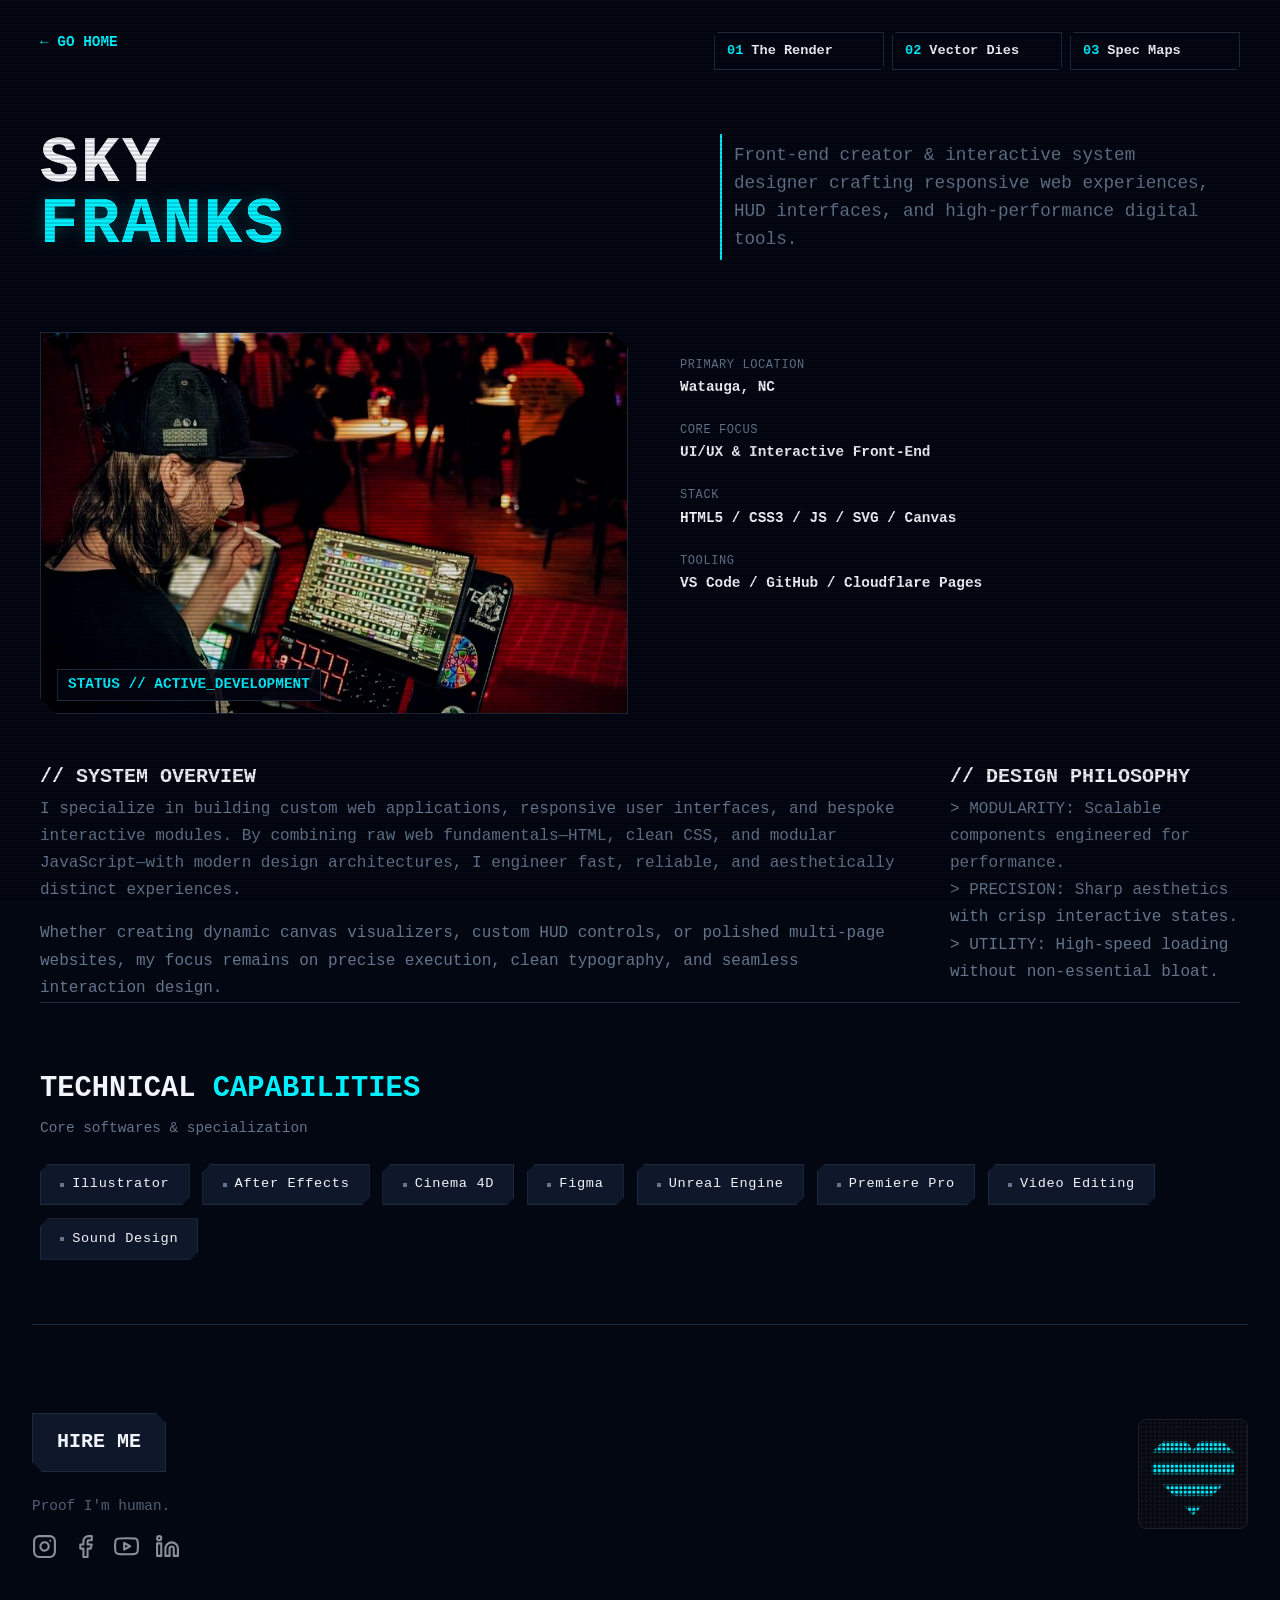
==== about.html @ b54f8562 "Clean deployment" ====
<!DOCTYPE html>
<html lang="en" data-theme="cyber">
<head>
  <meta charset="UTF-8">
  <meta name="viewport" content="width=device-width, initial-scale=1.0">
  <title>System / About Me</title>
  
  <link rel="stylesheet" href="styles.css">
</head>
<body>

  <main class="container">
    
    <!-- TOP NAVIGATION -->
     <!-- Top Bar Navigation with Integrated HUD Jump Index -->
    <nav class="comic-nav">
      <a href="index.html" class="back-lnk">← GO HOME</a>
      
      <div class="nav-index-links">
        <a href="#case-study-01" class="index-btn">
          <span class="index-num">01</span>
          <span class="index-label">The Render</span>
        </a>
        <a href="#case-study-02" class="index-btn">
          <span class="index-num">02</span>
          <span class="index-label">Vector Dies</span>
        </a>
        <a href="#case-study-03" class="index-btn">
          <span class="index-num">03</span>
          <span class="index-label">Spec Maps</span>
        </a>
      </div>
    </nav>

    <!-- SECTION HEADER -->
    <header class="case-study-block" style="margin-bottom: 3rem; padding-bottom: 1.5rem;">
      <div class="header-title-zone">
        <h2>SKY<span class="accent-text">FRANKS</span></h2>
      </div>
      
      <p class="header-subtitle">
        Front-end creator & interactive system designer crafting responsive web experiences, HUD interfaces, and high-performance digital tools.
      </p>
    </header>

    <!-- HERO PROFILE DISPLAY -->
    <section class="panel-display">
      <div class="frame">
        <!-- Replace profile-image.jpg with your headshot or showcase visual -->
        <img src="assets/about/about-photo.jpeg" alt="Profile Visual" class="frame-img">
        <div class="sticker-label">STATUS // ACTIVE_DEVELOPMENT</div>
      </div>

      <!-- QUICK SPEC CARD -->
      <div class="spec-card" style="justify-content: center;">
        <div>
          <div class="spec-title">PRIMARY LOCATION</div>
          <div class="spec-value">Watauga, NC</div>
        </div>
        <div>
          <div class="spec-title">CORE FOCUS</div>
          <div class="spec-value">UI/UX & Interactive Front-End</div>
        </div>
        <div>
          <div class="spec-title">STACK</div>
          <div class="spec-value">HTML5 / CSS3 / JS / SVG / Canvas</div>
        </div>
        <div>
          <div class="spec-title">TOOLING</div>
          <div class="spec-value">VS Code / GitHub / Cloudflare Pages</div>
        </div>
      </div>
    </section>

    <!-- BIO & BACKGROUND STORY -->
    <section class="grid-story">
      <div class="story-block">
        <h3>// SYSTEM OVERVIEW</h3>
        <p>
          I specialize in building custom web applications, responsive user interfaces, and bespoke interactive modules. By combining raw web fundamentals—HTML, clean CSS, and modular JavaScript—with modern design architectures, I engineer fast, reliable, and aesthetically distinct experiences.
        </p>
        <p style="margin-top: 1rem;">
          Whether creating dynamic canvas visualizers, custom HUD controls, or polished multi-page websites, my focus remains on precise execution, clean typography, and seamless interaction design.
        </p>
      </div>

      <div class="story-block">
        <h3>// DESIGN PHILOSOPHY</h3>
        <p>
          <span class="marker-highlight">&gt; MODULARITY:</span> Scalable components engineered for performance.<br>
          <span class="marker-highlight">&gt; PRECISION:</span> Sharp aesthetics with crisp interactive states.<br>
          <span class="marker-highlight">&gt; UTILITY:</span> High-speed loading without non-essential bloat.
        </p>
      </div>
    </section>

    <!-- SKILLS & CAPABILITIES -->
    <section class="skills-section">
      <div class="skills-layout">
        <div class="skills-left">
          <h2>TECHNICAL <span style="color: var(--accent);">CAPABILITIES</span></h2>
          <p>Core softwares &  specialization</p>
          
          <div class="skills-bag" style="margin-top: 1.5rem;">
            <div class="skill-sticker">Illustrator</div>
            <div class="skill-sticker">After Effects</div>
            <div class="skill-sticker">Cinema 4D</div>
            <div class="skill-sticker">Figma</div>
            <div class="skill-sticker">Unreal Engine</div>
            <div class="skill-sticker">Premiere Pro</div>
            <div class="skill-sticker">Video Editing</div>
            <div class="skill-sticker">Sound Design</div>
          </div>
        </div>
      </div>
    </section>

  </main>

  <!-- FOOTER / SKILLS SECTION -->
    <section class="skills-section">
  <div class="skills-layout">
    <!-- Left Column: Scaled About Button, Subtitle & Social Links -->
    <div class="skills-left">
      
      <!-- FOOTER ABOUT BUTTON -->
<div style="margin-top: 1.5rem; margin-bottom: 1.5rem;">
  <a href="mailto:franks.skylar@gmail.com" class="footer-about-btn">
  <span class="index-label">HIRE ME</span>
</a>
</div>

      <!-- Subtitle -->
      <p style="margin-bottom: 1rem; font-family: monospace; opacity: 0.8;">Proof I'm human.</p>


          <div class="social-links">
            <a href="https://instagram.com/dankfranks.art" target="_blank" rel="noopener noreferrer" aria-label="Instagram" class="social-icon">
              <svg viewBox="0 0 24 24" width="24" height="24" fill="none" stroke="currentColor" stroke-width="2" stroke-linecap="round" stroke-linejoin="round">
                <rect x="2" y="2" width="20" height="20" rx="5" ry="5"></rect>
                <path d="M16 11.37A4 4 0 1 1 12.63 8 4 4 0 0 1 16 11.37z"></path>
                <line x1="17.5" y1="6.5" x2="17.51" y2="6.5"></line>
              </svg>
            </a>

            <a href="https://www.facebook.com/dankfranks" target="_blank" rel="noopener noreferrer" aria-label="Facebook" class="social-icon">
              <svg viewBox="0 0 24 24" width="24" height="24" fill="none" stroke="currentColor" stroke-width="2" stroke-linecap="round" stroke-linejoin="round">
                <path d="M18 2h-3a5 5 0 0 0-5 5v3H7v4h3v8h4v-8h3l1-4h-4V7a1 1 0 0 1 1-1h3z"></path>
              </svg>
            </a>

            <a href="https://www.youtube.com/@DankFranks" target="_blank" rel="noopener noreferrer" aria-label="YouTube" class="social-icon">
              <svg viewBox="0 0 24 24" width="24" height="24" fill="none" stroke="currentColor" stroke-width="2" stroke-linecap="round" stroke-linejoin="round">
                <path d="M22.54 6.42a2.78 2.78 0 0 0-1.94-2C18.88 4 12 4 12 4s-6.88 0-8.6.46a2.78 2.78 0 0 0-1.94 2A29 29 0 0 0 1 11.75a29 29 0 0 0 .46 5.33A2.78 2.78 0 0 0 3.4 19c1.72.46 8.6.46 8.6.46s6.88 0 8.6-.46a2.78 2.78 0 0 0 1.94-2 29 29 0 0 0 .46-5.25 29 29 0 0 0-.46-5.33z"></path>
                <polygon points="9.75 15.02 15.5 11.75 9.75 8.48 9.75 15.02"></polygon>
              </svg>
            </a>

            <a href="https://www.linkedin.com/in/skylarfranks/" target="_blank" rel="noopener noreferrer" aria-label="LinkedIn" class="social-icon">
              <svg viewBox="0 0 24 24" width="24" height="24" fill="none" stroke="currentColor" stroke-width="2" stroke-linecap="round" stroke-linejoin="round">
                <path d="M16 8a6 6 0 0 1 6 6v7h-4v-7a2 2 0 0 0-2-2 2 2 0 0 0-2 2v7h-4v-7a6 6 0 0 1 6-6z"></path>
                <rect x="2" y="9" width="4" height="12"></rect>
                <circle cx="4" cy="4" r="2"></circle>
              </svg>
            </a>
          </div>
        </div>

        <div class="hud-heart-wrapper">
          <svg viewBox="0 0 100 100" class="hud-heart-svg">
            <defs>
              <mask id="heart-mask">
                <polygon points="50,88 12,50 12,30 25,17 42,17 50,28 58,17 75,17 88,30 88,50" fill="#ffffff" />
              </mask>

              <pattern id="moving-bars" width="100" height="20" patternUnits="userSpaceOnUse">
                <rect y="0" width="100" height="10" style=" fill:var(--accent, #00f0ff);" />
              </pattern>

              <!-- HUD 2D Grid Overlay -->
              <pattern id="hud-full-grid" width="4" height="4" patternUnits="userSpaceOnUse">
                <rect x="0" y="0" width="4" height="1.5" fill="var(--bg)" opacity="0.85" />
                <rect x="0" y="0" width="1.5" height="4" fill="var(--bg)" opacity="0.85" />
              </pattern>
            </defs>

            <!-- 1. Frame Dark Background -->
            <rect width="100" height="100" rx="8" fill="var(--accent-alt)" />

            <g mask="url(#heart-mask)">
              <rect y="-20" width="100" height="200" fill="url(#moving-bars)" class="bar-anim" />
            </g>

            <rect width="100" height="100" rx="8" fill="url(#hud-full-grid)" pointer-events="none" />
          </svg>
        </div>
      </div>
    </section>

  </div>


    <script src="script.js"></script>
</body>
</html>
---- styles.css ----
/* ==========================================================================
   DF SYSTEM & THEME VARIABLES
   ========================================================================== */
:root {
  --bg: #030712;
  --surface: #0f172a;
  --surface-hover: #0f172a;
  --container-bg: #030712;
  --border: #1e293b;
  --border-bright: #38bdf8;
  --text: #f1f5f9;
  --muted: #64748b;
  --accent: rgba(0, 240, 255);
  --accent-alt: rgba(0, 240, 255);
  --accent-glow: #00f0ff;
  --radial-orange: rgba(235, 120, 30, 0.65);
  --radial-cyan: rgba(0, 180, 216, 0.75); 
  --radial-blue: rgba(0, 150, 214, 0.7);
  --font-tech: 'JetBrains Mono', monospace;
  --font-header: var(--font-tech);
  --font-body: var(--font-tech);
  --scanline-opacity: 0.6;
  --stroke-color: #00f0ff;
  --shadow:#00f0ff;
  --bg-darkmode: rgba(3, 7, 18, 0.65);
  --bg-lightmode: rgba(212, 224, 255, 0.65);
}

/* THEME PRESETS */
:root[data-theme="cyber"] {
  --bg: #030712;
  --bg-darkmode: rgba(3, 7, 18, 0.65);
  --bg-lightmode: rgb(236, 239, 247);
  --text: #f1f5f9;
  --muted: #64748b;
  --accent: rgba(0, 240, 255, 1);
  --accent-glow: rgba(0, 240, 255, 0.25);
  --accent-alt: #121316;
  --surface: #0f172a;
  --surface-hover: #0f172a;
  --container-bg: #030712;
  --border: #1e293b;
  --border-bright: #38bdf8;
  --box-shadow:#00f0ff;
  --stroke-color: #00f0ff;
  --font-header: 'JetBrains Mono', monospace;
  --font-body: 'JetBrains Mono', monospace;
  --orb-1: rgba(235, 94, 40, 0.85);
  --orb-2: rgba(235, 120, 30, 0.65);
  --orb-3: rgba(0, 180, 216, 0.75);
  --orb-4: rgba(0, 220, 255, 0.9);
  --orb-5: rgba(0, 150, 214, 0.7);
}

:root[data-theme="amber"] {
  --bg: #0f0b07;
  --bg-darkmode: #0f0b07;
  --bg-lightmode: rgb(255, 245, 231);
  --text: #ffedd5;
  --muted: #878683;
  --accent: rgba(255, 153, 0, 1);
  --accent-alt: #121316;
  --accent-glow: rgba(255, 140, 0, 0.25);
  --surface: #0f0b07;
  --surface-hover: #131009;
  --container-bg: #0f0b07;
  --border: #1e3b39;
  --border-bright: #14a3a5;
  --box-shadow:none;
  --stroke-color: rgba(255, 153, 0, 1);
  --font-header: 'Orbitron', sans-serif;
  --font-body: 'Share Tech Mono', monospace;
  --orb-1: rgba(235, 94, 40, 0.85);
  --orb-2: rgba(235, 120, 30, 0.65);
  --orb-3: rgba(0, 180, 216, 0.75);
  --orb-4: rgba(0, 220, 255, 0.9);
  --orb-5: rgba(0, 150, 214, 0.7);
}

:root[data-theme="earth"] {
  --bg: #f7f4ee;
  --bg-darkmode: #2d2b2a;
  --bg-lightmode: #f7f4ee;
  --text: #2d2b2a; 
  --muted: #736d67;
  --accent: rgba(59, 165, 118, 1); 
  --accent-alt: #e7dace;
  --accent-glow: rgba(255, 170, 0, 0.25);
  --surface: #ede8df;   
  --surface-hover: #f4efe7;
  --container-bg: #f1ede4; 
  --border: #d6cfc4;   
  --border-bright: #bc6c25;
  --stroke-color: #e7dace;
  --font-header: 'Inter', sans-serif;
  --font-body: 'Inter', sans-serif;
  --scanline-opacity: 0;
  --accent-glow: none;
  --box-shadow:none;
  --orb-1: rgba(76, 234, 171, 0.65);
  --orb-2: rgba(255, 208, 148, 0.55);
  --orb-3: rgba(78, 227, 175, 0.6); 
  --orb-4: rgba(66, 241, 177, 0.5); 
  --orb-5: rgba(255, 208, 148, 0.55);
}

/* GLOBAL RESET */
* { box-sizing: border-box; margin: 0; padding: 0; }

body {
  background-color: var(--bg);
  color: var(--text);
  font-family: var(--font-body);
  padding: 2rem;
  position: relative;
  overflow-x: hidden;
  line-height: 1.5;
}

/* Ambient CRT Scanline Effect */
body::before {
  content: "";
  position: fixed;
  top: 0; left: 0; width: 100vw; height: 100vh;
  background: linear-gradient(rgba(5, 4, 4, 0) 50%, rgba(0, 0, 0, 0.25) 50%);
  background-size: 100% 4px;
  z-index: 99;
  pointer-events: none;
  opacity: var(--scanline-opacity, 0.6); /* Fallback to 0.6 */
}

.container, .canvas { 
  max-width: 1200px; 
  margin: 0 auto; 
  position: relative; 
  z-index: 2; 
}

body.no-scanlines {
  --scanline-opacity: 0;
}



/* ==========================================================================
   HOMEPAGE COMPONENTS & HUD CONTROLS
   ========================================================================== */
header {
  display: flex;
  justify-content: space-between;
  align-items: flex-start;
  gap: 2rem;
  margin: 1.5rem 0 5rem 0;
  position: relative;
}

.header-text-group { max-width: 600px; }

h1 {
  font-family: var(--font-header);
  font-size: clamp(2.2rem, 5vw, 4rem);
  font-weight: 800;
  text-transform: uppercase;
  line-height: 1.1;
  letter-spacing: -0.02em;
}
h1 span {
  color: var(--accent);
  text-shadow: 0 0 15px var(--accent-glow);
}

.tagline {
  font-size: 1.1rem;
  color: var(--muted);
  margin-top: 1.5rem;
  max-width: 750px;
  line-height: 1.6;
  border-left: 2px solid var(--accent);
  padding-left: 1rem;
}
.tagline strong { color: var(--text); }

/* HUD METADATA BAR */
.hud-meta {
  display: flex;
  justify-content: space-between;
  font-size: 0.75rem;
  color: var(--muted);
  border-bottom: 1px solid var(--border);
  padding-bottom: 0.5rem;
  margin-bottom: 2rem;
  letter-spacing: 0.1em;
}
.hud-status { color: var(--accent); display: flex; align-items: center; gap: 0.5rem; }
.status-dot { 
  width: 8px; height: 8px; 
  background: var(--accent); 
  border-radius: 50%; 
  box-shadow: 0 0 8px var(--accent); 
  animation: pulse 2s infinite; 
}

@keyframes pulse {
  0%, 100% { opacity: 1; }
  50% { opacity: 0.3; }
}

/* HUD CONTROL MODULE */
.hud-header-meta {
  display: flex;
  justify-content: space-between;
  align-items: center;
  margin-top: 1.5rem;
}

.hud-control-module {
  display: flex;
  align-items: center;
  gap: 1.25rem;
  padding: 0.75rem 1.25rem;
  background: var(--bg);
  border: 0px solid var(--accent-alt);
  border-radius: 12px;
  box-shadow: 0 0 12px var(--box-shadow);
}

/* Interactive Range Input Container */
.hud-slider-decoration {
  width: 80px;
  height: 20px;
  display: flex;
  align-items: center;
}

.hud-slider-input {
  -webkit-appearance: none;
  appearance: none;
  width: 100%;
  height: 2px;
  background: var(--accent);
  box-shadow: 0 0 6px var(--accent-glow);
  outline: none;
  cursor: pointer;
}

/* Slider Handle (Chrome/Safari) */
.hud-slider-input::-webkit-slider-thumb {
  -webkit-appearance: none;
  width: 12px;
  height: 18px;
  border: 2px solid var(--accent);
  border-radius: 4px;
  background: var(--bg);
  cursor: pointer;
}

/* Slider Handle (Firefox) */
.hud-slider-input::-moz-range-thumb {
  width: 12px;
  height: 18px;
  border: 2px solid var(--accent);
  border-radius: 4px;
  background: var(--bg);
  cursor: pointer;
}

/* Dials Layout */
.hud-dials {
  display: flex;
  align-items: center;
  gap: 12px;
  user-select: none;
  -webkit-user-select: none;
}

.svg-knob {
  position: relative;
  width: 32px;
  height: 32px;
  cursor: pointer;
  display: inline-block;
  user-select: none;
  -webkit-user-select: none;
}

.knob-svg {
  width: 100%;
  height: 100%;
  overflow: visible;
}

/* Background outer ring */
.knob-bg {
  fill: none;
  stroke: var(--accent, #00F0FF);
  stroke-width: 2.5;
}

/* Dynamic pie slice wedge with inner radial border line */
.knob-wedge {
  fill: var(--accent, rgba(0, 240, 255, 0.25)); 
  stroke: var(--accent, #00F0FF);           
  stroke-width: 2.5px;        
  stroke-linejoin: round;
  stroke-linecap: round;
}

/* Hide native range inputs offscreen while retaining focus & event listeners */
.sr-only-knob {
  position: absolute;
  opacity: 0;
  width: 100%;
  height: 100%;
  top: 0;
  left: 0;
  margin: 0;
  cursor: pointer;
  pointer-events: none;
}

.dial-container {
  position: relative;
  width: 24px;
  height: 24px;
}

.dial-input {
  -webkit-appearance: none;
  appearance: none;
  width: 24px;
  height: 24px;
  border: 2px solid var(--accent);
  border-radius: 50%;
  /* Dynamic conic gradient slice using JS variable --knob-pct */
  background: conic-gradient(
    var(--accent-glow, rgba(0, 240, 255, 0.35)) 0deg var(--knob-angle, 0deg),
    transparent var(--knob-angle, 0deg) 360deg
  );
  cursor: pointer;
  outline: none;
  box-shadow: 0 0 6px var(--accent-glow);
}

/* Remove center pointer ticks if you used pseudo-elements earlier */
.dial-input::after {
  display: none;
}

/* Dial Tick Indicator */
.dial-tick {
  position: absolute;
  top: 50%;
  left: 50%;
  width: 45%;
  height: 2px;
  background: var(--accent);
  transform-origin: left center;
  transform: rotate(var(--knob-angle, -45deg));
  pointer-events: none;
}

.hud-dials { display: flex; gap: 0.5rem; }
.dial {
  width: 24px; height: 24px;
  border: 2px solid var(--accent);
  border-radius: 50%;
  position: relative;
}
.dial::after {
  content: '';
  position: absolute;
  top: 50%; left: 50%;
  width: 45%; height: 2px;
  background: var(--accent);
  transform-origin: left center;
  transform: rotate(-45deg);
}

.hud-preset-buttons { display: flex; gap: 0.5rem; }
.preset-btn {
  width: 38px; height: 22px;
  border: 1.5px solid var(--accent);
  border-radius: 5px;
  background: transparent;
  cursor: pointer;
  transition: all 0.2s ease;
}
.preset-btn.active, .preset-btn:hover {
  background: var(--accent);
  box-shadow: 0 0 10px var(--accent);
}

/* ==========================================================================
   HUD BANNER (FLUID UPDATE)
   ========================================================================== */

.hud-header-banner {
  position: relative;
  width: 100%;
  
  /* FLUID HEIGHT: Replaces fixed 350px. Scales between 140px and 360px */
  height: clamp(140px, 35vw, 360px);
  aspect-ratio: 16 / 9; /* Ensures cinematic ratio * fluidly* */

  overflow: hidden;
  margin-bottom: 2rem;
  background-color: var(--bg);
  
  /* Use Flex instead of Absolute positioning for centering children */
  display: flex;
  justify-content: center;
  align-items: center;
}

.hud-header-banner #light-canvas {
  position: absolute;
  top: 0; left: 0; width: 100%; height: 100%;
  z-index: 1;
}

/* Updated centering logic for fluid scaling */
.hud-header-banner .logo-container {
  position: absolute;
  top: 68%;
  left: 55%;
  transform: translate(-50%, -50%);
  z-index: 2;
  
  width: 90%;
  max-width: 650px;
  height: auto;
  
  display: flex;
  justify-content: center;
  align-items: center;
  pointer-events: none;
}

/* Ensures the SVG behaves inside the fluid flex container */
.hud-logo-svg {
  width: 100%;
  height: auto; /* Maintain aspect ratio */
  max-height: 100%;
  object-fit: contain; /* Keeps vector proportional */
}

.hud-logo-svg path {
  fill: var(--bg);
  transition: fill 0.3s ease;
}

.hud-header-banner .grid-overlay {
  position: absolute;
  top: 0; left: 0; width: 100%; height: 100%;
  z-index: 4;
  pointer-events: none;
  background-image: 
    linear-gradient(to right, var(--bg) 3px, transparent 3px),
    linear-gradient(to bottom, var(--bg) 3px, transparent 3px);
  background-size: var(--grid-size, 7px) var(--grid-size, 7px);
}

/* GATES GRID */
.gate-title {
  font-family: var(--font-header);
  font-weight: 800;
  text-transform: uppercase;
  font-size: 1rem;
  margin-bottom: 2rem;
  letter-spacing: 0.15em;
  color: var(--accent);
  display: flex;
  align-items: center;
  gap: 0.5rem;
}

.gates-grid {
  display: grid;
  grid-template-columns: repeat(3, 1fr);
  gap: 1.5rem;
  margin-bottom: 6rem;
}

.gate-card {
  background: var(--surface);
  border: 1px solid var(--border);
  padding: 2rem;
  text-decoration: none;
  color: var(--text);
  transition: all 0.3s cubic-bezier(0.16, 1, 0.3, 1);
  display: flex;
  flex-direction: column;
  justify-content: space-between;
  min-height: 360px;
  position: relative;
  clip-path: polygon(
    0 0, 
    calc(100% - 15px) 0, 
    100% 15px, 
    100% 100%, 
    15px 100%, 
    0 calc(100% - 15px)
  );
  backdrop-filter: blur(8px);
}

.gate-card:hover {
  border-color: var(--card-accent, var(--border-bright));
  background: var(--surface-hover, var(--border-bright));
  box-shadow: 0 0 25px var(--card-glow, var(--accent-glow));
  transform: translateY(-4px);
}

.gate-num { font-size: 0.75rem; font-weight: bold; color: var(--muted); letter-spacing: 0.1em; }
.gate-name {
  font-family: var(--font-header);
  font-size: 1.8rem;
  font-weight: 800;
  text-transform: uppercase;
  line-height: 1.1;
  margin: 1.5rem 0;
}
.gate-card:hover .gate-name { color: var(--card-accent, var(--accent)); }

.gate-preview {
  width: 100%;
  height: 220px;
  margin: 1rem 0;
  border-radius: 4px;
  overflow: hidden;
  border: 1px solid rgba(255, 255, 255, 0.1);
  transition: border-color 0.3s ease, box-shadow 0.3s ease;
}
.gate-preview img {
  width: 100%; height: 100%;
  object-fit: cover;
  transition: transform 0.4s ease, filter 0.4s ease;
}
.gate-card:hover .gate-preview {
  border-color: var(--card-accent, var(--accent));
  box-shadow: 0 0 10px var(--card-glow, var(--accent-glow));
}
.gate-card:hover .gate-preview img {
  transform: scale(1.06);
  filter: brightness(1) contrast(1.15);
}

.case-links {
  list-style: none;
  margin-top: auto;
  border-top: 1px solid var(--border);
  padding-top: 1.2rem;
}
.case-links li {
  font-size: 0.85rem;
  color: var(--muted);
  margin-bottom: 0.6rem;
  display: flex;
  align-items: center;
}
.case-links li::before {
  content: '>';
  color: var(--card-accent, var(--accent));
  margin-right: 0.6rem;
  font-weight: bold;
}
.gate-card:hover .case-links li { color: var(--text); }

/* SLIDER BANNER */
/* SLIDER BANNER FRAME */
.featured-banner-slider {
  position: relative !important;
  width: 100%;
  aspect-ratio: 16 / 6;
  margin: 2rem 0;
  overflow: hidden;
  background: var(--surface);
  border: 1px solid var(--border);
  clip-path: polygon(
    16px 0, 
    100% 0, 
    100% calc(100% - 16px), 
    calc(100% - 16px) 100%, 
    0 100%, 
    0 16px
  );
}

/* Prevent scan-line from shifting layout content downward */
.featured-banner-slider .scanline {
  position: absolute !important;
  top: 0 !important;
  left: 0 !important;
  width: 100% !important;
  height: 100% !important;
  pointer-events: none !important;
  z-index: 5 !important;
}

.slider-track {
  position: absolute !important;
  top: 0 !important;
  left: 0 !important;
  width: 100% !important;
  height: 100% !important;
}

.slide {
  position: absolute !important;
  top: 0 !important;
  left: 0 !important;
  width: 100% !important;
  height: 100% !important;
  display: block !important;
  opacity: 0;
  pointer-events: none;
  transition: opacity 0.5s ease-in-out;
}

.slide.active {
  opacity: 1;
  pointer-events: auto;
}

.slide img {
  width: 100% !important;
  height: 100% !important;
  object-fit: cover !important;
  display: block !important;
}

.slide-caption {
  position: absolute !important;
  bottom: 16px !important;
  left: 16px !important;
  z-index: 10 !important;
  
  /* Restores background frame styling */
  background: rgba(3, 7, 18, 0.85) !important;
  color: var(--accent) !important;
  font-family: var(--font-header) !important;
  font-size: .85rem !important;
  padding: 6px 12px !important;
  border: 1px solid var(--border) !important;
  clip-path: polygon(4px 0, 100% 0, 100% calc(100% - 4px), calc(100% - 4px) 100%, 0 100%, 0 4px) !important;
  
  /* Ensures click events bubble up to the link/lightbox trigger */
  pointer-events: none !important; 
}

.lightbox-overlay {
  position: fixed;
  top: 0;
  left: 0;
  width: 100vw;
  height: 100vh;
  background: rgba(3, 7, 18, 0.85);
  backdrop-filter: blur(4px);
  display: flex;
  align-items: center;
  justify-content: center;
  z-index: 9999;
  opacity: 0;
  pointer-events: none;
  transition: opacity 0.3s ease;
}

.lightbox-overlay.active {
  opacity: 1;
  pointer-events: auto;
}

.lightbox-frame {
  position: relative;
  max-width: 90vw;
  max-height: 85vh;
  background: var(--surface);
  border: 1px solid var(--border);
  padding: 1rem;
  clip-path: polygon(16px 0, 100% 0, 100% calc(100% - 16px), calc(100% - 16px) 100%, 0 100%, 0 16px);
}

.lightbox-frame img {
  max-width: 100%;
  max-height: 75vh;
  object-fit: contain;
  display: block;
}

.lightbox-caption-text {
  margin-top: 0.75rem;
  font-family: var(--font-header);
  font-size: 0.85rem;
  color: var(--accent);
}

.lightbox-close {
  position: absolute;
  top: 8px;
  right: 12px;
  background: none;
  border: none;
  color: var(--text);
  font-size: 1.5rem;
  cursor: pointer;
}

.slider-btn {
  position: absolute !important;
  top: 50% !important;
  transform: translateY(-50%) !important;
  z-index: 10 !important;
  background: var(--bg);
  border: 1px solid var(--border);
  color: var(--accent);
  font-family: var(--font-header);
  font-size: 1rem;
  font-weight: bold;
  width: 36px;
  height: 36px;
  cursor: pointer;
  display: flex;
  align-items: center;
  justify-content: center;
  transition: all 0.3s ease;
  clip-path: polygon(6px 0, 100% 0, 100% calc(100% - 6px), calc(100% - 6px) 100%, 0 100%, 0 6px);
}

.prev-btn { left: 16px !important; }
.next-btn { right: 16px !important; }

.slider-btn:hover {
  background: var(--accent);
  color: var(--bg);
  border-color: var(--accent);
  box-shadow: 0 0 10px var(--accent-glow);
}



/* --- TOP NAV BAR LAYOUT --- */
.comic-nav {
  display: flex;
  justify-content: space-between;
  align-items: flex-start; /* Keeps top edge aligned with Go Home button */
  width: 100%;
  margin-bottom: 4rem;
  gap: 1rem;
}

/* Link Group Base Styles */
.nav-index-links {
  display: flex;
  flex-direction: row;
  align-items: center;
  justify-content: flex-end;
  gap: 0.5rem;
  flex-wrap: wrap; /* Allows natural stacking on tight screens */
}

/* Button Formatting with Fixed Width */
.index-btn {
  display: inline-flex;
  align-items: center;
  justify-content: flex-start;
  gap: 0.5rem;
  width: 170px;
  padding: 0.5rem 0.75rem;
  background: var(--bg, #f1f5f9);
  border: 1px solid var(--border, #1e293b);
  color: var(--text, #f1f5f9);
  font-family: var(--font-tech, 'JetBrains Mono', monospace);
  font-size: 0.95rem;
  font-weight: 700;
  text-decoration: none;
  transition: all 0.2s ease;
  text-decoration: none;
  font-family: var(--font-tech, 'JetBrains Mono', monospace);
  font-size: 0.85rem;
  transition: all 0.2s ease;
  clip-path: polygon(4px 0, 100% 0, 100% calc(100% - 4px), calc(100% - 4px) 100%, 0 100%, 0 4px);
  box-sizing: border-box;
  
}

.index-btn .index-num {
  color: var(--accent, #00f0ff);
  font-weight: 800;
  flex-shrink: 0;
}

.index-btn .index-label {
  white-space: nowrap;
  overflow: hidden;
  text-overflow: ellipsis;
  color: var(--text);
}

.index-btn:hover {
  border-color: var(--accent, #00f0ff);
  background: var(--accent-glow, rgba(0, 240, 255, 0.2));
  color: var(--accent);
  transform: translateY(-2px);
  box-shadow: 0 0 10px var(--accent-glow, rgba(0, 240, 255, 0.25));
}

/* --- SMALL & MOBILE SCREENS --- */
@media (max-width: 768px) {
  .nav-index-links {
    flex-direction: column;
    align-items: flex-end;
  }

  .index-btn:hover {
    transform: translateX(-3px);
  }

  .section-header {
    grid-template-columns: 1fr;
    gap: 1rem;
    align-items: flex-start;
  }

  .header-title-zone h2 {
    font-size: 1.75rem;
  }
}

#circuit-canvas {
  position: absolute; /* Changed from fixed to absolute */
  top: 0;
  left: 0;
  width: 100%;
  height: 100%;
  pointer-events: none;
  z-index: 0; /* Keep it behind your text content */
}

/* Optional: Dial back or hide the effect on your Minimal Earth-Tone preset */
:root[data-theme="minimal"] #circuit-canvas {
  opacity: 0.15; 
}

/* ==========================================================================
   FOOTER / SOCIAL / HEART
   ========================================================================== */
   
/* FOOTER ABOUT BUTTON VARIANT */
.footer-about-btn {
  display: inline-flex;
  align-items: center;
  gap: 0.75rem;
  padding: 0.85rem 1.5rem;
  background: var(--surface);
  border: 1px solid var(--border);
  font-family: inherit;
  font-size: 1.25rem;
  font-weight: 700;
  color: var(--fg);
  text-decoration: none;
  transition: all 0.2s ease;
  
  /* FLIPPED CORNER CUTS: Top-Left & Bottom-Right clipped instead (or swap to 0 10px / 100% calc(100%-10px)) */
  clip-path: polygon(
    0 0, 
    calc(100% - 10px) 0, 
    100% 10px, 
    100% 100%, 
    10px 100%, 
    0 calc(100% - 10px)
  );
  
  /* ADJUST RIGHT MARGIN HERE */
  margin-right: 2rem; 
}

.footer-about-btn:hover {
  border-color: var(--border-bright);
  background: var(--surface-hover);
  color: var(--accent);
}

.skills-section {
  border-top: 1px solid var(--border);
  padding-top: 4rem;
  margin-bottom: 4rem;
}
.skills-layout {
  display: flex;
  justify-content: space-between;
  align-items: center;
  gap: 4rem;
  width: 100%;
}
.skills-left h2 {
  font-family: var(--font-header);
  font-size: 1.8rem;
  font-weight: 800;
  text-transform: uppercase;
}
.skills-left p {
  color: var(--muted);
  margin-top: 0.5rem;
  margin-bottom: 8px;
  font-size: 0.9rem;
}

.skills-bag { display: flex; flex-wrap: wrap; gap: 0.8rem; }
.skill-sticker {
  background: var(--surface);
  border: 1px solid var(--border);
  padding: 0.6rem 1.2rem;
  font-size: 0.85rem;
  letter-spacing: 0.05em;
  color: var(--text);
  display: flex; align-items: center; gap: 0.5rem;
  transition: all 0.2s ease;
  clip-path: polygon(8px 0, 100% 0, 100% calc(100% - 8px), calc(100% - 8px) 100%, 0 100%, 0 8px);
}
.skill-sticker::before { content: ""; width: 4px; height: 4px; background: var(--muted); }
.skill-sticker:hover {
  border-color: var(--accent);
  background: var(--accent-glow);
  transform: translateY(-2px);
}
.skill-sticker:hover::before { background: var(--accent); box-shadow: 0 0 6px var(--accent); }

.social-links { display: flex; gap: 16px; align-items: center; }
.social-icon {
  display: inline-flex; align-items: center; justify-content: center;
  color: #8a8f98;
  transition: all 0.25s ease;
  text-decoration: none;
}
.social-icon:hover { color: var(--accent); transform: translateY(-2px); }
.social-icon svg { width: 25px; height: 25px; }

.hud-heart-wrapper { width: 110px; height: 110px; flex-shrink: 0; }
.hud-heart-svg {
  width: 100%; height: 100%;
  border-radius: 8px;
  border: 1px solid rgba(255, 255, 255, 0.1);
}
.bar-anim { will-change: transform; animation: moveBarsUp 1.2s linear infinite; }

@keyframes moveBarsUp {
  0% { transform: translateY(0); }
  100% { transform: translateY(-20px); }
}

/* ==========================================================================
        ----- REUSABLE CASE STUDY SECTION HEADERS --- 
========================================================================== */
.section-header {
  display: grid;
  grid-template-columns: 1fr 1fr;
  gap: 2rem;
  align-items: center;
  margin-bottom: 2.5rem;
  padding-bottom: 1.5rem;
  border-bottom: 1px dashed var(--border, #1e293b);
  width: 100%;
  box-sizing: border-box;
  overflow: hidden; /* Prevents rogue flex/grid children from overflowing */
}

/* Modifier for stacked logo layout */
.section-header.header-stacked {
  grid-template-columns: 1fr;
  gap: 1.25rem;
}

.section-header.header-stacked .header-content-wrapper {
  display: grid;
  grid-template-columns: 1fr 1fr;
  gap: 2rem;
  align-items: center;
  width: 100%;
  box-sizing: border-box;
}

.header-title-zone {
  display: flex;
  align-items: center;
  width: 100%;
  max-width: 100%;
  box-sizing: border-box;
}

/* Fluid Heading Scaling */
.header-title-zone h2 {
  font-family: var(--font-header, 'Fahkwang', 'Benzin', sans-serif);
  font-size: clamp(1.1rem, 5vw, 2.25rem); 
  font-weight: 900;
  line-height: 1.1;
  text-transform: uppercase;
  color: var(--text, #ffffff);
  letter-spacing: 0.04em;
  margin: 0;
  
  /* Text Wrapping Rules */
  white-space: normal;
  overflow-wrap: break-word;
  word-break: normal;
  hyphens: manual;

  background: linear-gradient(
    to bottom,
    #ffffff 50%,
    rgba(255, 255, 255, 0.75) 50%
  );
  background-size: 100% 4px;
  -webkit-background-clip: text;
  background-clip: text;
}

/* Fluid Logo Scaling */
.header-logo {
  height: clamp(40px, 7vw, 40px);
  width: auto;
  max-width: 100%;
  display: block;
  object-fit: contain;
}

.header-logo-large {
  height: clamp(40px, 7vw, 90px);
  width: auto;
  max-width: 100%;
  display: block;
  object-fit: contain;
}

.keep-inline {
  white-space: nowrap;
}

.keep-inline span {
  display: inline !important;
}

.header-title-zone .accent-text {
  display: block;
  color: var(--accent, #00f0ff);
  background: linear-gradient(
    to bottom,
    var(--accent, #00f0ff) 50%,
    rgba(0, 240, 255, 0.6) 50%
  );
  background-size: 100% 4px;
  -webkit-background-clip: text;
  background-clip: text;
  text-shadow: 0 0 15px var(--accent-glow, rgba(0, 240, 255, 0.45));
}

/* Fluid Subtitle Scaling */
.header-subtitle {
  font-family: var(--font-tech, 'JetBrains Mono', monospace);
  font-size: clamp(0.8rem, 1.5vw, 0.95rem);
  line-height: 1.6;
  color: var(--muted, #94a3b8);
  margin: 0;
  max-width: 480px;
  width: 100%;
  box-sizing: border-box;

  position: relative;
  z-index: 5;
  background: var(--bg);
  padding: 0.4rem 0.75rem;
  border-left: 2px solid var(--accent);
  box-decoration-break: clone;
  -webkit-box-decoration-break: clone;
  
  /* Text Wrapping Rules */
  white-space: normal;
  overflow-wrap: break-word;
  word-break: normal;
}

.vertical-grid-container {
  width: 100%;
  max-width: 100%;
  margin: 2rem 0;
  box-sizing: border-box;
}

.grid-section-title {
  font-size: 1.25rem;
  margin-bottom: 1.5rem;
}

/* 6-Column Responsive Grid Layout */
.vertical-image-grid {
  display: grid;
  grid-template-columns: repeat(6, 1fr);
  gap: 1.25rem;
  align-items: center;
  width: 100%;
}

.vertical-image-grid .grid-item {
  position: relative;
  cursor: pointer;
  overflow: hidden;
  border-radius: 4px;
  transition: transform 0.25s ease, opacity 0.25s ease;
  display: flex;
  justify-content: center;
  align-items: center;
}

.vertical-image-grid .grid-item:hover {
  transform: translateY(-4px);
}

.vertical-image-grid .grid-item img {
  width: 100%;
  height: auto;
  max-height: 520px; /* Constrains vertical height on ultra-wide screens */
  object-fit: contain;
  display: block;
}

/* --- Responsive Breakpoints --- */

/* Tablet: Switch to 3 columns x 2 rows */
@media (max-width: 900px) {
  .vertical-image-grid {
    grid-template-columns: repeat(3, 1fr);
    gap: 1rem;
  }
}

/* Mobile: Switch to 2 columns x 3 rows */
@media (max-width: 550px) {
  .vertical-image-grid {
    grid-template-columns: repeat(2, 1fr);
    gap: 0.75rem;
  }
}

/* --- Responsive Mobile Breakpoint --- */
@media (max-width: 768px) {
  /* Force all header layout variations into a single stacked column */
  .section-header,
  .section-header.header-stacked,
  .section-header.header-stacked .header-content-wrapper,
  .header-content-wrapper {
    grid-template-columns: 1fr !important;
    display: flex !important;
    flex-direction: column !important;
    align-items: flex-start !important;
    width: 100% !important;
    gap: 1.25rem !important;
  }

  /* Font scaling for narrow viewports */
  .header-title-zone h2 {
    font-size: clamp(0.95rem, 5.5vw, 1.5rem);
  }

  .header-subtitle {
    max-width: 100% !important;
    font-size: clamp(0.75rem, 3.5vw, 0.875rem);
  }

  /* Override white-space constraint so text wraps at spaces */
  .keep-inline {
    white-space: normal !important;
  }
}


/* --- SMALL & MOBILE SCREENS --- */
@media (max-width: 768px) {
  .nav-index-links {
    flex-direction: column;
    align-items: flex-end; /* Keeps items pinned to top-right */
  }

  .index-btn:hover {
    transform: translateX(-3px); /* Shift left on hover when stacked */
  }
}

/* ==========================================================================
   CASE STUDY COMPONENTS (HOMEPAGE MATCHING BOX STYLES)
   ========================================================================== */

.back-lnk {
  color: var(--accent);
  text-decoration: none;
  font-family: var(--font-tech);
  font-weight: 700;
  font-size: 0.9rem;
  transition: all 0.2s ease;
  display: inline-block; /* Helps text-shadow and transforms render cleanly */
}

.back-lnk:hover {
  text-shadow: 0 0 8px var(--accent-glow);
  color: #ffffff; /* Add brightness on hover */
}

.scroll-top-btn {
  position: fixed;
  bottom: 2rem;
  right: 2rem;
  z-index: 90;
  
  display: flex;
  align-items: center;
  gap: 0.4rem;
  padding: 0.6rem 0.9rem;
  
  background: rgba(3, 11, 24, 0.85);
  border: 1px solid var(--border);
  color: var(--accent);
  
  font-family: var(--font-tech);
  font-size: 0.75rem;
  font-weight: 800;
  letter-spacing: 0.1em;
  
  cursor: pointer;
  backdrop-filter: blur(8px);
  
  /* Chamfered corners matching HUD components */
  clip-path: polygon(
    0 0, 
    calc(100% - 8px) 0, 
    100% 8px, 
    100% 100%, 
    8px 100%, 
    0 calc(100% - 8px)
  );
  
  /* Hidden by default until scrolled down */
  opacity: 0;
  pointer-events: none;
  transform: translateY(10px);
  transition: all 0.3s cubic-bezier(0.16, 1, 0.3, 1);
}

.scroll-top-btn.visible {
  opacity: 1;
  pointer-events: auto;
  transform: translateY(0);
}

.scroll-top-btn:hover {
  border-color: var(--accent);
  background: var(--surface);
  color: #ffffff;
  box-shadow: 0 0 15px var(--accent-glow);
  transform: translateY(-3px);
}

.scroll-top-btn .btn-arrow {
  font-size: 0.9rem;
  line-height: 1;
}

/* --- CASE STUDY SECTION CONTAINERS --- */

.case-study-block-wide {
  width: 100%;
  max-width: 1200px; /* or 100% if edge-to-edge */
  margin: 0 auto;
  box-sizing: border-box;
}

.case-study-block {
  width: 100%;
  max-width: 100%; /* Ensure no max-width cap is constraining it */
  box-sizing: border-box;
}
.case-study-block {
  width: 100%;
  max-width: 1200px; /* or 100% if edge-to-edge */
  margin: 0 auto;
  box-sizing: border-box;
}

/* Add breathing room around section headers */
.section-header {
  margin-top: 4rem !important;
  margin-bottom: 2.5rem !important;
  padding-top: 3rem !important;
}

/* Ensure dotted section divider lines have clearance */


.case-study-block .header-title-zone h2 {
  font-size: 4rem;
  line-height: 0.95;
  margin: 0;
}

.case-study-block .header-subtitle {
  max-width: 520px;
  font-size: 1.1rem;
  line-height: 1.6;
}


html {
  scroll-behavior: smooth;
}

/* Offset fixed header overlap so sections aren't hidden under top bar */
section[id] {
  scroll-margin-top: 80px; /* Adjust height based on your sticky navbar */
}

/* Scope full-width expansion strictly to Case Study 02 */
#case-study-02 .panel-display {
  display: block !important;
  width: 100% !important;
}

#case-study-02 .panel-display .youtube-frame-container,
#case-study-02 .frame.youtube-frame-container {
  width: 100% !important;
  max-width: 100% !important;
}

/* Scope full-width expansion strictly to Case Study 02 */
#case-study-05 .panel-display-banner-electronics {
  display: flex !important;
  width: 100% !important;
  max-width: 100% !important; 
  height: 300px !important; 
}


.frame-img-single {
  width: 100% !important;
  height: 100% !important;
  object-fit: contain !important; /* Scales artwork down to fit completely inside */
  object-position: center !important; /* Keeps graphic centered within the letterbox area */
  display: block !important;
  aspect-ratio: 16 / 9 !important; /* Force fixed ratio */
}


/* --- PANEL DISPLAY GRID --- */
/* Ensure the grid wrapper sits side-by-side on desktop */
/* ==========================================================================
   STYLIZED VERTICAL ZOOM FRAME
   ========================================================================== */

/* CSS Fix */
.panel-display {
  display: flex;
  gap: 20px;
  width: 100%;
  margin-top: 3rem;
}

.panel-display.panel-full .frame {
  flex: 1 1 100%;
  width: 100%;
  height: 100%;
}

.frame-img {
  width: 100%;
  height: auto;
  display: block;
}



/* --- MAIN PANEL FRAME (CHAMFERED CORNERS & HOVER GLOWS) --- */
.frame {
  position: relative;
  background: var(--surface);
  border: 1px solid var(--border);
  padding: 0;
  overflow: hidden;
  clip-path: polygon(
    0 0, 
    calc(100% - 16px) 0, 
    100% 16px, 
    100% 100%, 
    16px 100%, 
    0 calc(100% - 16px)
  );
  transition: all 0.3s ease;
}

.frame.lightbox-trigger {
  cursor: pointer;
}

.frame:hover {
  border-color: var(--accent);
  box-shadow: 0 0 15px var(--accent-glow);
}

.frame-img {
  width: cover;
  height: 380px;
  object-fit: cover;
  display: block;
  filter: brightness(0.85) contrast(1.1);
  transition: transform 0.4s ease, filter 0.4s ease;
}


.frame:hover .frame-img {
  transform: scale(1.02);
  filter: brightness(0.95) contrast(1.15);
}

/* --- STICKER LABEL OVERLAY --- */
.sticker-label {
  position: absolute;
  bottom: 12px; 
  left: 16px;
  top: auto;
  z-index: 10;
  background: rgba(3, 7, 18, 0.85);
  border: 1px solid var(--border);
  color: var(--accent);
  padding: 4px 10px;
  font-family: var(--font-header);
  font-size: 0.9rem;
  font-weight: 700;
  transition: all 0.3s ease;
}

.frame:hover .sticker-label {
  border-color: var(--accent);
  box-shadow: 0 0 8px var(--accent-glow);
}

/* --- GRID STORY & SPEC CARDS --- */
/* Force Row 1 into its own full-width row */
.grid-story {
  display: grid !important;
  grid-template-columns: 3fr 1fr !important; /* 75% Text / 25% Specs */
  gap: 2.5rem !important;
  width: 100% !important;
  grid-column: 1 / -1 !important; /* Spans full width of any parent grid */
  align-items: start !important;
  overflow: visible !important;
  height: auto !important;
  max-height: none !important;

}

.story-block h3 {
  font-family: var(--font-header);
  font-size: 1.25rem;
  margin-bottom: .25rem;
  margin-top: 1rem;
  color: var(--text);
}

.story-block p {
  color: var(--muted);
  line-height: 1.7;
}

.spec-card {
  padding: 1.5rem 1.75rem !important; /* Internal spacing from borders */
  box-sizing: border-box !important;  /* Keeps total width intact */
  display: flex !important;
  flex-direction: column !important;
  gap: 1.5rem !important;            /* Vertical space between spec items */
  width: 100% !important;
  overflow: visible !important;
  margin-bottom: 1rem;
}

.spec-card.frame {
  border: none !important;
  box-shadow: none !important;
  outline: none !important;
  background: transparent !important;
  padding: .2 !important; /* Removes internal padding since there's no frame */
}

.spec-title {
  font-size: 0.75rem;
  color: var(--muted);
  text-transform: uppercase;
  letter-spacing: 0.05em;
  font-family: var(--font-header);
  
}

.spec-value {
  font-size: 0.9rem !important;
  color: var(--text) !important;
  font-weight: bold !important;
  margin-top: 0.2rem !important;
  line-height: 1.4 !important; /* Prevents text clipping on multi-line text */
}

/* Force Row 2 into its own full-width row below Row 1 */
.archive-section {
  width: 100% !important;
  grid-column: 1 / -1 !important; /* Spans full width of any parent grid */
  margin-top: 2rem !important;
  margin-bottom: 2rem !important;
  clear: both !important;
}

.archive-title {
  font-family: var(--font-header) !important;
  font-size: 0.85rem !important;
  color: var(--accent) !important;
  text-transform: uppercase !important;
  letter-spacing: 0.05em !important;
  margin-bottom: 1rem !important;
}

.archive-strip {
  display: grid !important;
  grid-template-columns: repeat(4, 1fr) !important; /* 3 Equal slots */
  gap: .9rem !important;
  width: 100% !important;
}

.archive-box {
  display: block !important;
  position: relative !important;
  width: 100% !important;
  aspect-ratio: 1 / 1 !important;
  background: var(--surface) !important;
  border: 1px solid var(--border) !important;
  overflow: hidden !important;
  text-decoration: none !important;
}

.archive-img {
  width: 100% !important;
  height: 100% !important;
  object-fit: cover !important;
  display: block !important;
}

/* --- LIGHTBOX CONTAINER & IMAGE CONSTRAINT --- */
.hud-lightbox {
  position: fixed;
  inset: 0;
  z-index: 9999;
  background: rgba(0, 0, 0, 0.92);
  display: flex;
  align-items: center;
  justify-content: center;
  opacity: 0;
  pointer-events: none;
  transition: opacity 0.25s ease;
}

.hud-lightbox.active {
  opacity: 1;
  pointer-events: auto;
}

.lightbox-content {
  position: relative;
  display: flex;
  flex-direction: column;
  align-items: center;
  justify-content: center;
  max-width: 90vw;
  max-height: 90vh;
}

/* Fixes blown-out image size */
.lightbox-content img,
#lightboxImg {
  max-width: 85vw !important;
  max-height: 80vh !important;
  width: auto !important;
  height: auto !important;
  object-fit: contain !important;
  border: 1px solid var(--border, #333);
  box-shadow: 0 0 30px rgba(0, 0, 0, 0.8);
}

.lightbox-caption {
  font-family: var(--font-header, sans-serif);
  font-size: 0.85rem;
  color: var(--accent, #ff9900);
  margin-top: 1rem;
  text-transform: uppercase;
  letter-spacing: 0.1em;
}

/* --- STYLIZED HUD ARROWS --- */
.lightbox-arrow {
  position: absolute;
  top: 50%;
  transform: translateY(-50%);
  background: rgba(10, 10, 10, 0.85);
  border: none;
  color: var(--accent, #ff9900);
  font-family: var(--font-header, monospace);
  font-size: 1.5rem;
  width: 50px;
  height: 50px;
  display: flex;
  align-items: center;
  justify-content: center;
  cursor: pointer;
  z-index: 10000;
  transition: all 0.2s ease;
  user-select: none;
}

.lightbox-arrow:hover {
  background: var(--accent, #ff9900);
  color: #000;
  box-shadow: 0 0 15px var(--accent, #ff9900);
}

.lightbox-prev { left: 2rem; }
.lightbox-next { right: 2rem; }

.lightbox-close {
  position: absolute;
  top: 1.5rem;
  right: 2rem;
  background: none;
  border: none;
  color: var(--muted, #ff9900);
  font-size: 1.5rem;
  width: 40px;
  height: 40px;
  display: flex;
  align-items: center;
  justify-content: center;
  cursor: pointer;
  transition: all 0.2s ease;
}

.lightbox-close:hover {
  background: none;
  color: var(--accent, #ff9900);
}





/* ==========================================================================
   PANEL DISPLAY & FRAME ZOOM (MAGNIFYING GLASS) INTEGRATION
   Kept at the top level (outside any @media query) so the hover-magnifier
   works on all screen sizes, not just narrow ones.
   ========================================================================== */

.panel-display {
  display: grid !important;
  grid-template-columns: 1fr 1fr;
  gap: 1.5rem;
  align-items: start; /* right column no longer stretches to match the tall left frame */
  margin-bottom: 2rem;
  width: 100%;
}

/* Inherits chamfered corners & dark background from your .frame class */
/* Container bounds */
.frame-zoom {
  position: relative;
  width: 100%;
  aspect-ratio: 3 / 4;
  min-height: 520px;
  overflow: hidden;
  cursor: crosshair;
  padding: 0; /* full-bleed inside the stylized frame */
}

.zoom-viewport {
  position: relative;
  width: 100%;
  height: 100%;
  overflow: hidden;
}

.zoom-viewport .zoom-img {
  width: 100%;
  height: 100%;
  object-fit: cover;
  display: block;
  transform-origin: 50% 50%; /* overridden live via JS to track the cursor */
  transition: transform 0.25s ease-out, transform-origin 0.1s ease-out;
  will-change: transform;
  pointer-events: none;
}

/* Scale up on hover; JS sets transform-origin per mousemove so the
   zoomed-in point tracks the cursor across the whole image. */
.frame-zoom:hover .zoom-img {
  transform: scale(2.5);
}

.frame-zoom .sticker-label {
  position: absolute;
  bottom: 1rem;
  left: 1rem;
  z-index: 10;
  pointer-events: none;
}

/* ==========================================================================
   RIGHT COLUMN STACK (slider + caption text underneath)
   ========================================================================== */

.panel-right-stack {
  display: flex;
  flex-direction: column;
  gap: 1rem;
  height: 100%;
}

.panel-right-caption {
  color: var(--text-muted, #94a3b8);
  font-size: 0.95rem;
  line-height: 1.6;
  margin: 0;
}

/* ==========================================================================
   BEFORE / AFTER COMPARISON SLIDER
   ========================================================================== */

.compare-slider {
  position: relative;
  width: 100%;
  aspect-ratio: 4 / 3;
  min-height: 320px;
  padding: 0;
}

.compare-viewport {
  position: relative;
  width: 100%;
  height: 100%;
  overflow: hidden;
  cursor: ew-resize;
  --compare-pos: 50%;
}

.compare-img {
  position: absolute;
  inset: 0;
  width: 100%;
  height: 100%;
  object-fit: cover;
  display: block;
  pointer-events: none;
  user-select: none;
}

.compare-after {
  z-index: 1;
}

/* Clips the "before" image to only the left portion, up to the handle */
.compare-before-wrap {
  position: absolute;
  inset: 0;
  z-index: 2;
  overflow: hidden;
  clip-path: inset(0 calc(100% - var(--compare-pos, 50%)) 0 0);
  will-change: clip-path;
}

.compare-before-wrap .compare-img {
  position: absolute;
  inset: 0;
}

/* Small "Before" / "After" corner tags */
.compare-tag {
  position: absolute;
  top: 0.75rem;
  z-index: 5;
  background: rgba(3, 7, 18, 0.85);
  border: 1px solid var(--border);
  color: var(--accent);
  padding: 3px 8px;
  font-family: var(--font-header);
  font-size: 0.65rem;
  font-weight: 700;
  letter-spacing: 0.05em;
  text-transform: uppercase;
  pointer-events: none;
}

.compare-tag-before {
  left: 0.75rem;
}

.compare-tag-after {
  right: 0.75rem;
}

/* Draggable divider line + grip handle, visually tracks --compare-pos */
.compare-handle {
  position: absolute;
  top: 0;
  bottom: 0;
  left: var(--compare-pos);
  transform: translateX(-50%);
  z-index: 6;
  display: flex;
  align-items: center;
  justify-content: center;
  pointer-events: none;
}

.compare-handle-line {
  position: absolute;
  top: 0;
  bottom: 0;
  width: 2px;
  background: var(--accent);
  box-shadow: 0 0 8px var(--accent-glow);
}

.compare-handle-grip {
  position: relative;
  width: 34px;
  height: 34px;
  border-radius: 50%;
  background: var(--surface);
  border: 2px solid var(--accent);
  color: var(--accent);
  display: flex;
  align-items: center;
  justify-content: center;
  box-shadow: 0 0 10px var(--accent-glow);
}

/* The actual control: an invisible range input spans the full viewport
   so drag/click/keyboard all move the comparison position naturally. */
.compare-range {
  position: absolute;
  top: 0;
  left: 0;
  width: 100%;
  height: 100%;
  margin: 0;
  padding: 0;
  opacity: 0;
  cursor: ew-resize;
  z-index: 10;
  -webkit-appearance: none;
  appearance: none;
  background: transparent;
}

.compare-range::-webkit-slider-thumb {
  -webkit-appearance: none;
  appearance: none;
  width: 40px;
  height: 1000px;
  cursor: ew-resize;
  background: transparent;
}

.compare-range::-moz-range-thumb {
  width: 40px;
  height: 1000px;
  cursor: ew-resize;
  background: transparent;
  border: none;
}

.compare-range:focus-visible ~ .compare-handle .compare-handle-grip {
  box-shadow: 0 0 0 3px var(--accent-glow), 0 0 10px var(--accent-glow);
}

/* ==========================================================================
   FIXED-HEIGHT 12-AVATAR GRID FRAME
   ========================================================================== */

/* Outer Frame Container */
/* Container Box */
/* Outer Frame Box */
.panel-right-grid {
  position: relative;
  width: 100%;
  padding: .75rem 0.75rem 0.75rem 0.75rem;
  background: none;
  border: 1px solid var(--border);
  box-sizing: border-box;
}

/* Fluid, Proportional Grid Layout */
.thumb-grid {
  display: grid !important;
  grid-template-columns: repeat(4, 1fr) !important;
  gap: 0.5rem;
  width: 100%;
  height: auto; /* Removes 500px pixel lock */
}

/* Individual grid cell */
.thumb-item {
  position: relative;
  width: 100%;
  aspect-ratio: 1 / 1; /* forces strict square tiles */
  overflow: hidden !important;
  border-radius: 3px;
  border: none;
  background: none;
  cursor: pointer;
  transition: border-color 0.3s ease;
}

/* Image fit constraints — this is the part that actually makes them "fit within the box" */
.thumb-item img {
  width: 100% !important;
  height: 100% !important;
  object-fit: cover !important;
  display: block !important;
  transition: transform 0.3s cubic-bezier(0.25, 1, 0.5, 1), filter 0.3s ease;
  will-change: transform;
}

.thumb-item:hover img {
  transform: scale(1.12);

}

/* ==========================================================================
   LOTTIE GRID - MOTION CASE
   ========================================================================== */

/* --- MOTION CASE STUDY GRID LAYOUT --- */
.motion-grid-layout {
  display: grid !important;
  grid-template-columns: 1fr 1fr !important; /* Equal 50/50 split */
  gap: 2.5rem !important;
  align-items: start !important;
  margin-top: 4rem !important;
}

/* 3x3 Grid inside the Left Frame */
.lottie-3x3-grid {
  display: grid !important;
  grid-template-columns: repeat(3, 1fr) !important;
  grid-template-rows: repeat(3, 1fr) !important;
  gap: 0.75rem !important;
  width: 100% !important;
  height: 100% !important;
  padding: 1rem !important;
  box-sizing: border-box !important;
}

/* Player Sizing (Updated to lottie-player) */
.lottie-slot lottie-player {
  width: 100% !important;
  height: 100% !important;
}

/* --- DARK MODE (DEFAULTS) --- */
.motion-lottie-frame {
  position: relative !important;
  width: 100% !important;
  aspect-ratio: 1 / 1 !important;
  overflow: hidden !important;
  box-sizing: border-box !important;
  background: var(--bg-darkmode, #0b1120) !important;
  border: 1px solid var(--border, #00f0ff) !important;
  transition: background 0.3s ease, border-color 0.3s ease !important;
}

.lottie-slot {
  width: 100% !important;
  height: 100% !important;
  display: flex !important;
  align-items: center !important;
  justify-content: center !important;
  overflow: hidden !important;
  background: rgba(255, 255, 255, 0.03) !important;
  border: 0px dashed rgba(255, 255, 255, 0.15) !important;
  transition: background 0.3s ease, border-color 0.3s ease !important;
}

/* --- LIGHT MODE OVERRIDES --- */
body.light-mode .motion-lottie-frame {
  background: var(--bg-lightmode) !important;
  border-color: var(--border-bright) !important;
}

body.light-mode .lottie-slot {
  background: rgba(0, 0, 0, 0.04) !important;
  border-color: rgba(0, 0, 0, 0.15) !important;
}

/* --- RIGHT COLUMN STACK --- */
.motion-info-stack {
  display: flex !important;
  flex-direction: column !important;
  gap: 2rem !important;
  justify-content: center !important;
}

.motion-param-block h5 {
  font-family: var(--font-header) !important;
  font-size: 1.15rem !important;
  color: var(--text-main, #ffffff) !important;
  margin-bottom: 0.5rem !important;
}

.motion-param-block p {
  color: var(--muted) !important;
  font-size: 0.95rem !important;
  line-height: 1.6 !important;
  margin: 0 !important;
}

.motion-info h6 {
  font-family: var(--font-header);
  color: var(--text);
  font-size: 1.8rem;
  font-weight: 800;
  text-transform: uppercase;
}

/* --- HUD SLIDE SWITCH --- */
.theme-toggle-wrapper {
  display: flex !important;
  align-items: center !important;
  gap: 1.25rem !important;
  margin-top: 1rem !important;
  padding-top: 1.5rem !important;
  border-top: 1px solid rgba(255, 255, 255, 0.1) !important;
}

.theme-label {
  font-family: var(--font-header) !important;
  font-size: 1rem !important;
  font-weight: 700 !important;
  color: var(--text) !important;
}

.hud-switch {
  position: relative !important;
  display: inline-block !important;
  width: 52px !important;
  height: 28px !important;
}

.hud-switch input {
  opacity: 0 !important;
  width: 0 !important;
  height: 0 !important;
}

.hud-slider {
  position: absolute !important;
  cursor: pointer !important;
  inset: 0 !important;
  background-color: #222222 !important;
  border: 2px solid var(--accent, #ff9900) !important;
  border-radius: 30px !important;
  transition: 0.3s ease !important;
}

.hud-slider::before {
  position: absolute !important;
  content: "" !important;
  height: 18px !important;
  width: 18px !important;
  left: 3px !important;
  bottom: 3px !important;
  background-color: var(--accent, #ff9900) !important;
  border-radius: 50% !important;
  transition: 0.3s ease !important;
}

.hud-switch input:checked + .hud-slider {
  background-color: var(--accent, #ff9900) !important;
}

.hud-switch input:checked + .hud-slider::before {
  transform: translateX(24px) !important;
  background-color: #000000 !important;
}

/* --- YOUTUBE HUD PLAYER CONTAINER --- */
/* Enable clip and sizing inside the frame component */
.frame.youtube-frame-container {
  margin-top: 20px;
  position: relative !important;
  width: 100% !important;
  aspect-ratio: 16 / 9 !important;
  overflow: hidden !important;
  background: var(--surface, #050505) !important;
  border: 1px solid var(--border, #00f0ff) !important; /* Uses your cyan/orange HUD border */
}

/* Force iframe to stretch cleanly within the HUD frame */
.youtube-frame-container iframe {
  position: absolute !important;
  top: 0 !important;
  left: 0 !important;
  width: 100% !important;
  height: 100% !important;
  border: none !important;
  pointer-events: none !important;
}

/* Click-to-Pause HUD Overlay */
.video-click-overlay {
  position: absolute !important;
  inset: 0 !important;
  z-index: 5 !important;
  cursor: pointer !important;
  display: flex !important;
  align-items: center !important;
  justify-content: center !important;
}

.pause-indicator {
  font-family: var(--font-header) !important;
  font-size: 1.1rem !important;
  letter-spacing: 0.15em !important;
  color: var(--accent, #00f0ff) !important;
  padding: 0.5rem 1.25rem !important;
  border: 1px solid var(--accent, #00f0ff) !important;
  background: rgba(0, 0, 0, 0.85) !important;
  opacity: 0;
  transition: opacity 0.2s ease !important;
}

.video-click-overlay.is-paused .pause-indicator {
  opacity: 1 !important;
}


/* --- DEFAULT (DARK MODE) --- */
.motion-lottie-frame {
  background: var(--bg); /* Uses your main dark background */
  border: 1px solid var(--border);
}

.lottie-slot {
  background: rgba(255, 255, 255, 0.03); /* Subtle dark tile fill */
  border: 1px dashed rgba(255, 255, 255, 0.15);
  transition: background 0.3s ease, border-color 0.3s ease;
}

/* --- LIGHT MODE OVERRIDES --- */
/* (Change body.light-mode to your actual theme class or attribute like html[data-theme="light"]) */
body.light-mode .motion-lottie-frame {
  background: var(--bg); /* Automatically maps to light --bg if --bg changes on body */
  border-color: var(--accent);
}

body.light-mode .lottie-slot {
  background: rgba(0, 0, 0, 0.04); /* Inverted tile fill for light mode */
  border-color: rgba(0, 0, 0, 0.15);
}


/* ==========================================================================
   Office Page
   ========================================================================== */

/* Container HUD Frame */
.gallery-display-frame {
  position: relative !important;
  width: 100% !important;
  background: var(--surface, #0b1120) !important;
  border: 1px solid var(--border, #00f0ff) !important;
  display: flex !important;
  flex-direction: column !important;
  gap: 0.75rem !important;
  padding: 1rem !important;
  margin-bottom: 2rem;
  box-sizing: border-box !important;
  transition: background 0.3s ease, border-color 0.3s ease !important;
}

body.light-mode .gallery-display-frame {
  background: #f1f5f9 !important;
  border-color: #00a8ff !important;
}

/* Main Display Viewport */
.gallery-main-viewer {
  position: relative !important;
  width: 100% !important;
  aspect-ratio: 16 / 9 !important;
  overflow: hidden !important;
  background: #000 !important;
  border: 1px solid var(--border, rgba(255, 255, 255, 0.1)) !important;
}

.gallery-main-viewer img {
  width: 100% !important;
  height: 100% !important;
  object-fit: cover !important;
  display: block !important;
}

/* HUD Overlay Arrows (Matching .lightbox-arrow) */
.gallery-arrow {
  position: absolute !important;
  top: 50% !important;
  transform: translateY(-50%) !important;
  background: rgba(10, 10, 10, 0.85) !important;
  border: 0px solid var(--border, rgba(255, 255, 255, 0.2)) !important;
  color: var(--accent, #ff9900) !important;
  font-family: var(--font-header, monospace) !important;
  font-size: 1.25rem !important;
  width: 45px !important;
  height: 45px !important;
  display: flex !important;
  align-items: center !important;
  justify-content: center !important;
  cursor: pointer !important;
  z-index: 10 !important;
  transition: all 0.2s ease !important;
  user-select: none !important;
  line-height: 1 !important;
}

.gallery-arrow:hover {
  background: var(--accent, #ff9900) !important;
  color: #000 !important;
  box-shadow: 0 0 15px var(--accent, #ff9900) !important;
}

.gallery-arrow.prev { left: 1rem !important; }
.gallery-arrow.next { right: 1rem !important; }

/* Bottom Thumbnail Strip (Matching .archive-strip) */
.gallery-thumb-strip {
  display: flex !important;
  gap: 0.75rem !important;
  overflow-x: auto !important;
  padding-bottom: 0.25rem !important;
}

.thumb-item {
  width: 125px !important;
  aspect-ratio: 1 / 1;
  object-fit: cover !important;
  opacity: 1 !important;
  cursor: pointer !important;
  background: var(--surface, #000) !important;
  border: 1px solid var(--border, rgba(255, 255, 255, 0.15)) !important;
  transition: all 0.2s ease !important;
}

.thumb-item:hover {
  opacity: 1 !important;
  border-color: var(--accent, #ff9900) !important;
}

.thumb-item.active {
  opacity: 1 !important;
  border: 1px solid var(--accent, #ff9900) !important;
  box-shadow: 0 0 10px var(--accent, #ff9900) !important;
}

   

/* ==========================================================================
   MOBILE STUFF
   ========================================================================== */


/* RESPONSIVE MOBILE STACK */
@media (max-width: 900px) {
  .motion-grid-layout {
    grid-template-columns: 1fr !important;
  }
}

/* FORCE 2x2 MOBILE GRID */
@media screen and (max-width: 400px) {
  .case-study-block .archive-section .archive-strip,
  .archive-section .archive-strip,
  .archive-strip {
    display: grid !important;
    grid-template-columns: repeat(2, 1fr) !important;
    grid-template-rows: auto !important;
    gap: 1rem !important;
    width: 100% !important;
    box-sizing: border-box !important;
  }

  /* Ensure child items fill their grid cells properly */
  .archive-section .archive-box {
    width: 100% !important;
    max-width: 100% !important;
    min-width: 0 !important; /* Fixes CSS Grid flex-item overflow bug */
    aspect-ratio: 1 / 1 !important;
  }
}


/* 1. Tablet & Mobile Header Layout (<= 1024px) */
/* ==========================================================================
   TABLET & MOBILE BREAKPOINTS (<= 1024px)
   ========================================================================== */

/* RESPONSIVE MOBILE STACK */
@media (max-width: 900px) {
  .motion-grid-layout {
    grid-template-columns: 1fr !important;
  }

@media (max-width: 768px) {
  .grid-story {
    grid-template-columns: 1fr !important;
  }
  .archive-strip {
    grid-template-columns: 1fr !important;
  }
}

@media (max-width: 1024px) {
  /* 1. Force main nav wrapper into a vertical stack */
  .comic-nav {
    display: flex !important;
    flex-direction: column !important;
    align-items: flex-start !important;
    width: 100% !important;
    gap: 1.25rem !important;
  }

  /* 2. Lock 01, 02, 03 container to ALWAYS stay a horizontal row */
  .nav-index-links {
    display: flex !important;
    flex-direction: row !important;
    flex-wrap: nowrap !important;
    justify-content: space-between !important;
    width: 100% !important;
    gap: 0.5rem !important;
  }

  /* 3. Equal fluid sizing for button links */
  .nav-index-links .index-btn {
    flex: 1 1 0px !important;
    display: flex !important;
    flex-direction: row !important;
    justify-content: center !important;
    align-items: center !important;
    min-width: 0 !important;
    padding: 0.6rem 0.35rem !important;
    box-sizing: border-box !important;
    gap: 0.35rem !important;
  }

  .index-label {
    font-size: clamp(0.65rem, 1.8vw, 0.85rem) !important;
    white-space: nowrap !important;
    overflow: hidden !important;
    text-overflow: ellipsis !important;
  }

  /* 4. Force "SKY FRANKS" section header & subtitle to stack vertically */
  header.case-study-block,
  .case-study-block .section-header,
  .section-header {
    display: flex !important;
    flex-direction: column !important;
    align-items: flex-start !important;
    width: 100% !important;
    gap: 1rem !important;
  }

  .header-subtitle {
    width: 100% !important;
    max-width: 100% !important;
    margin: 0 !important;
    padding-left: 0.75rem !important;
  }
}

@media (max-width: 768px) {

  .grid-story,
  .archive-strip,
  .gates-grid {
    grid-template-columns: 1fr !important;
    gap: 1.25rem !important;
  }

  /* Single column fallback for panel display ONLY on small mobile screens */
  .panel-display {
    grid-template-columns: 1fr !important;
  }

  .frame-zoom {
    aspect-ratio: 1 / 1 !important;
    min-height: 380px !important;
  }

  .gates-grid {
    max-width: 500px;
    margin-left: auto;
    margin-right: auto;
  }

  .frame-img {
    height: 260px;
  }

  .logo-container {
    width: 100%;
    max-width: clamp(280px, 80vw, 600px);
    margin: 0 auto;
    padding: 0 1rem;
    box-sizing: border-box;
  }

  .hud-logo-svg {
    width: 100%;
    height: auto;
    display: block;
  }

  /* Force "DIGITAL ARTIST." title to ALWAYS break onto two lines */
  .hero-title,
  .hero-heading,
  h1 {
    display: block !important;
    white-space: pre-line !important;
  }

}

/* 3. HUD Control Module Mobile Stacking (<= 600px) */
@media (max-width: 600px) {
  .hud-control-module {
    display: flex !important;
    flex-direction: column !important;
    align-items: center !important;
    width: 100% !important;
    max-width: 280px !important;
    height: auto !important;
    padding: 0.85rem 1rem !important;
    gap: 0.75rem !important;
    box-sizing: border-box !important;
  }

  .hud-slider-decoration {
    width: 100% !important;
  }

  .hud-dials {
    display: flex !important;
    flex-direction: column !important;
    align-items: center !important;
    width: 100% !important;
    gap: 0.5rem !important;
  }

  /* Hide knob dial SVGs */
  .hud-dials .svg-knob {
    display: none !important;
  }

  /* Force preset buttons to sit side-by-side horizontally */
  .hud-preset-buttons {
    display: flex !important;
    flex-direction: row !important;
    justify-content: center !important;
    align-items: center !important;
    width: 100% !important;
    gap: 0.5rem !important;
  }

  .hud-preset-buttons .preset-btn {
    display: inline-block !important;
  }

  /* On touch/narrow screens, hover can't track a mouse, so drop the
     pan-and-zoom effect and just show the image at normal size. */
  .frame-zoom {
    cursor: default;
  }

  .frame-zoom:hover .zoom-img {
    transform: none;
  }


}

}
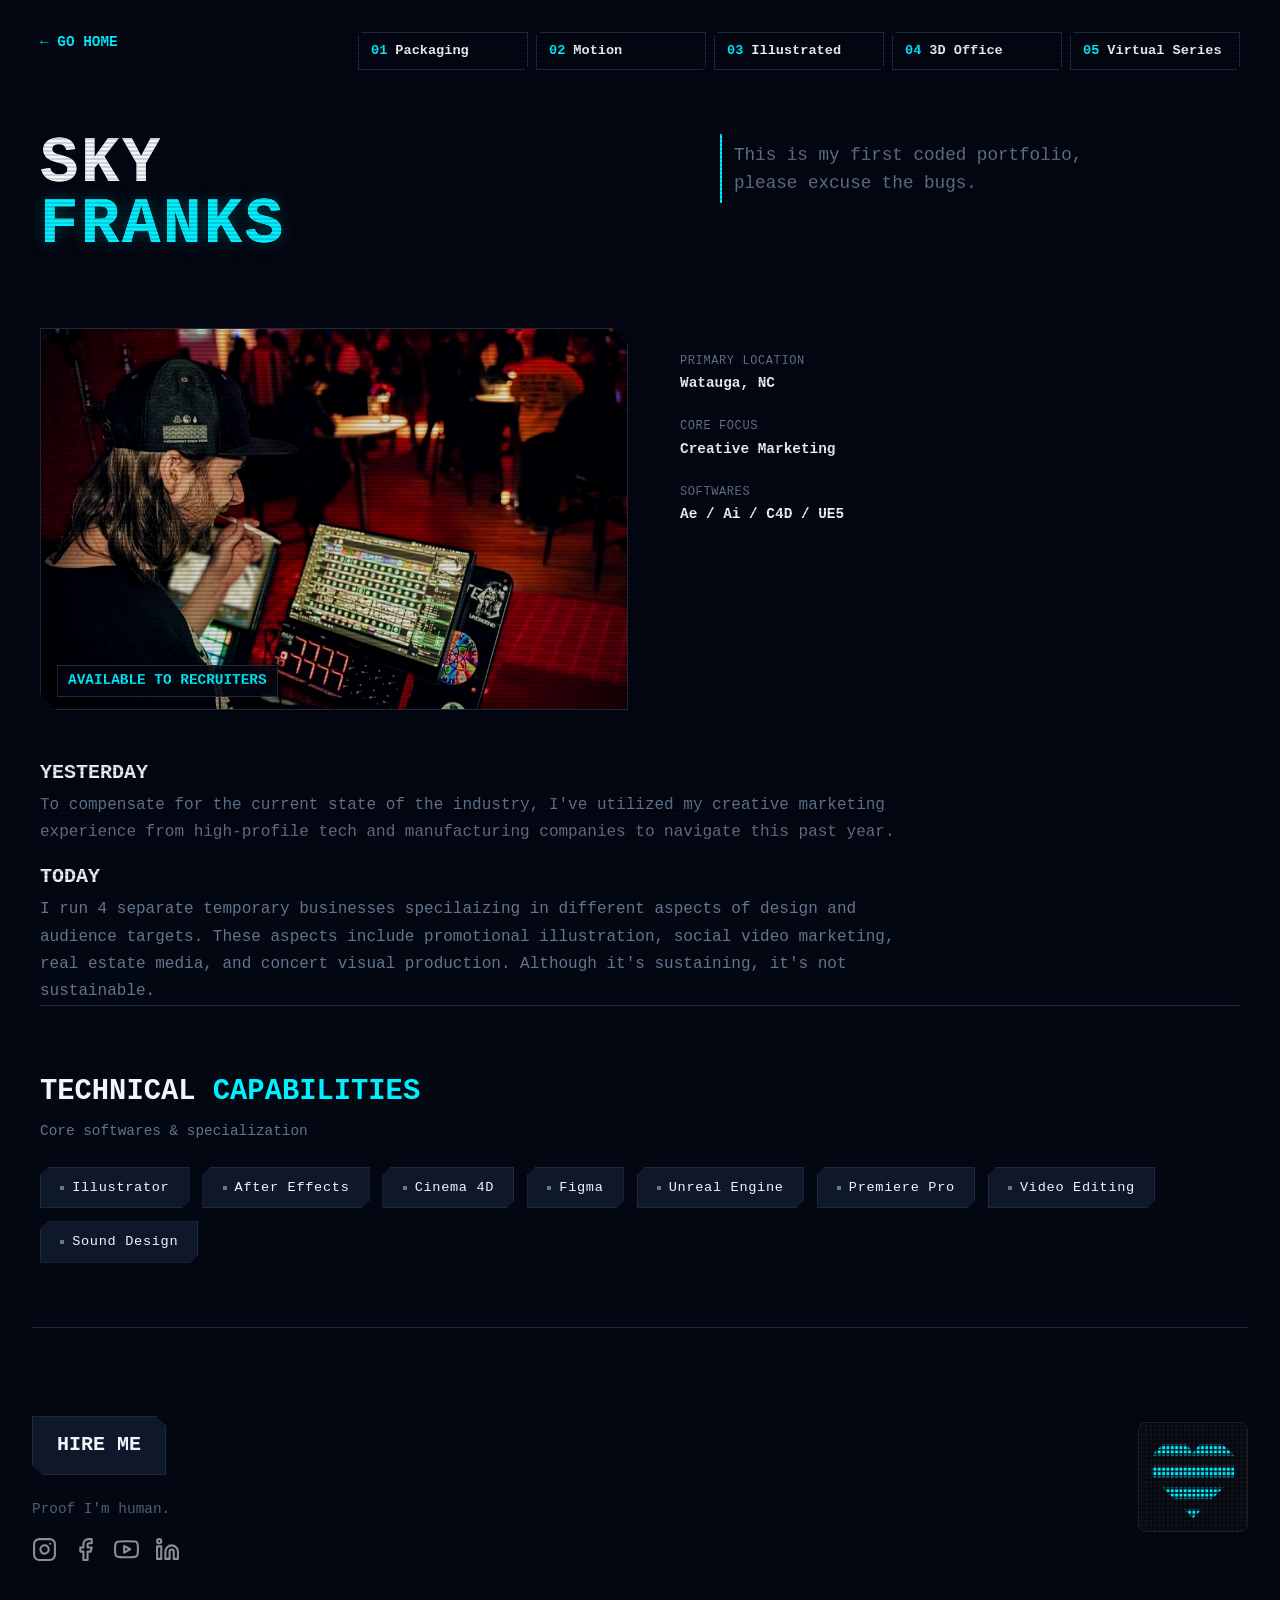
==== commit d19c98da: "Revise about page content and navigation links Updated navigation links, modified profile status, an" ====
--- a/about.html
+++ b/about.html
@@ -17,17 +17,25 @@
       <a href="index.html" class="back-lnk">← GO HOME</a>
       
       <div class="nav-index-links">
-        <a href="#case-study-01" class="index-btn">
+        <a href="electronics-packaging.html" class="index-btn">
           <span class="index-num">01</span>
-          <span class="index-label">The Render</span>
-        </a>
-        <a href="#case-study-02" class="index-btn">
+          <span class="index-label">Packaging</span>
+        </a>
+        <a href="motion.html" class="index-btn">
           <span class="index-num">02</span>
-          <span class="index-label">Vector Dies</span>
-        </a>
-        <a href="#case-study-03" class="index-btn">
+          <span class="index-label">Motion</span>
+        </a>
+        <a href="Illustration.html" class="index-btn">
           <span class="index-num">03</span>
-          <span class="index-label">Spec Maps</span>
+          <span class="index-label">Illustrated</span>
+        </a>
+        <a href="case-study-office.html" class="index-btn">
+          <span class="index-num">04</span>
+          <span class="index-label">3D Office</span>
+        </a>
+        <a href="legendary-animals.html" class="index-btn">
+          <span class="index-num">05</span>
+          <span class="index-label">Virtual Series</span>
         </a>
       </div>
     </nav>
@@ -39,7 +47,7 @@
       </div>
       
       <p class="header-subtitle">
-        Front-end creator & interactive system designer crafting responsive web experiences, HUD interfaces, and high-performance digital tools.
+        This is my first coded portfolio, </br> please excuse the bugs.
       </p>
     </header>
 
@@ -48,7 +56,7 @@
       <div class="frame">
         <!-- Replace profile-image.jpg with your headshot or showcase visual -->
         <img src="assets/about/about-photo.jpeg" alt="Profile Visual" class="frame-img">
-        <div class="sticker-label">STATUS // ACTIVE_DEVELOPMENT</div>
+        <div class="sticker-label">AVAILABLE TO RECRUITERS</div>
       </div>
 
       <!-- QUICK SPEC CARD -->
@@ -59,37 +67,26 @@
         </div>
         <div>
           <div class="spec-title">CORE FOCUS</div>
-          <div class="spec-value">UI/UX & Interactive Front-End</div>
+          <div class="spec-value">Creative Marketing</div>
         </div>
         <div>
-          <div class="spec-title">STACK</div>
-          <div class="spec-value">HTML5 / CSS3 / JS / SVG / Canvas</div>
-        </div>
-        <div>
-          <div class="spec-title">TOOLING</div>
-          <div class="spec-value">VS Code / GitHub / Cloudflare Pages</div>
-        </div>
+          <div class="spec-title">SOFTWARES</div>
+          <div class="spec-value">Ae / Ai / C4D / UE5</div>
+        </div>
+        
       </div>
     </section>
 
     <!-- BIO & BACKGROUND STORY -->
     <section class="grid-story">
       <div class="story-block">
-        <h3>// SYSTEM OVERVIEW</h3>
+        <h3>YESTERDAY</h3>
         <p>
-          I specialize in building custom web applications, responsive user interfaces, and bespoke interactive modules. By combining raw web fundamentals—HTML, clean CSS, and modular JavaScript—with modern design architectures, I engineer fast, reliable, and aesthetically distinct experiences.
+          To compensate for the current state of the industry, I've utilized my creative marketing experience from high-profile tech and manufacturing companies to navigate this past year.
         </p>
-        <p style="margin-top: 1rem;">
-          Whether creating dynamic canvas visualizers, custom HUD controls, or polished multi-page websites, my focus remains on precise execution, clean typography, and seamless interaction design.
-        </p>
-      </div>
-
-      <div class="story-block">
-        <h3>// DESIGN PHILOSOPHY</h3>
+        <h3>TODAY</h3>
         <p>
-          <span class="marker-highlight">&gt; MODULARITY:</span> Scalable components engineered for performance.<br>
-          <span class="marker-highlight">&gt; PRECISION:</span> Sharp aesthetics with crisp interactive states.<br>
-          <span class="marker-highlight">&gt; UTILITY:</span> High-speed loading without non-essential bloat.
+          I run 4 separate temporary businesses specilaizing in different aspects of design and audience targets. These aspects include promotional illustration, social video marketing, real estate media, and concert visual production. Although it's sustaining, it's not sustainable.
         </p>
       </div>
     </section>
@@ -202,4 +199,4 @@
 
     <script src="script.js"></script>
 </body>
-</html>+</html>
